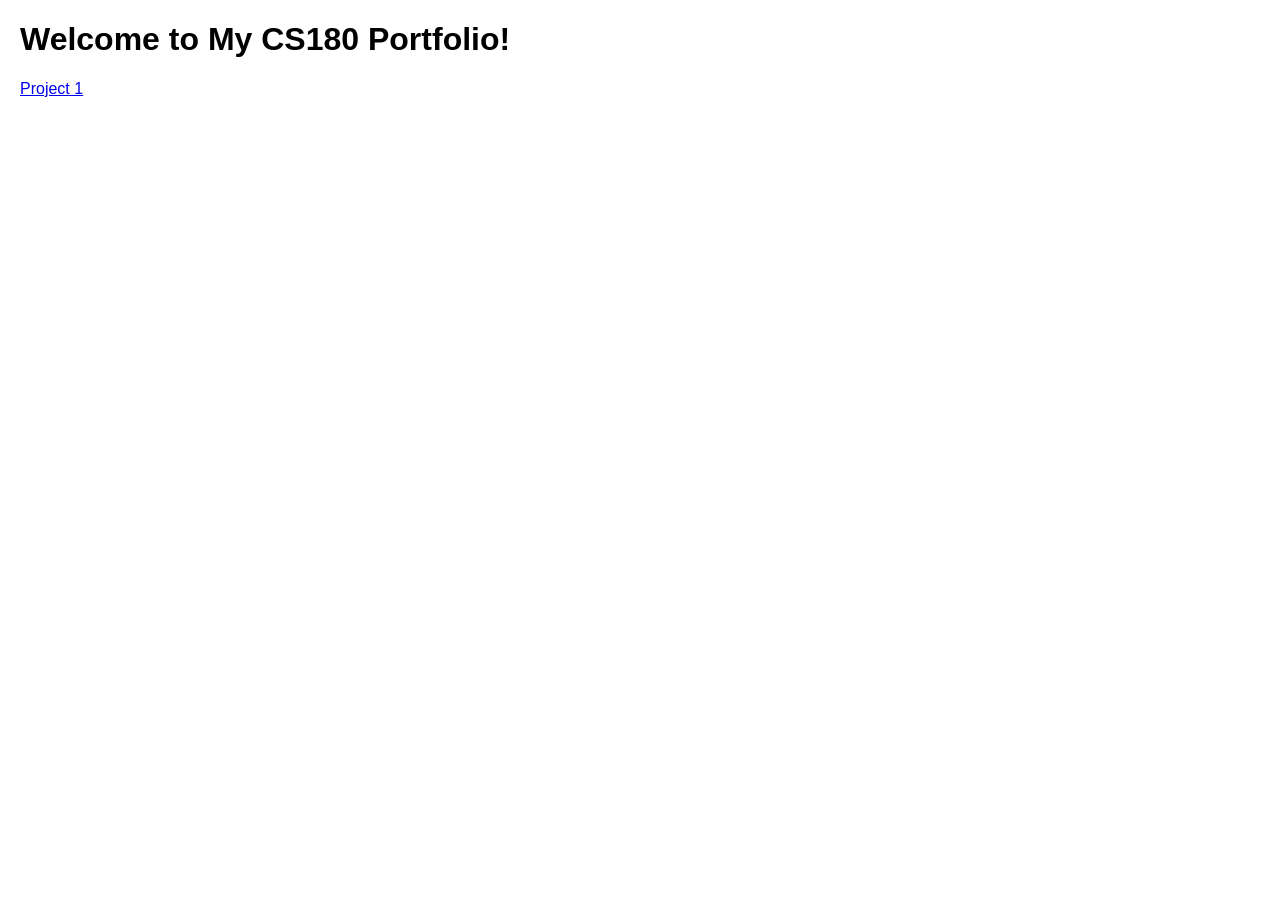
==== index.html @ 43316c8f "Add initial index.html for portfolio website" ====
<!DOCTYPE html>
<html>
<head>
    <title>My Portfolio</title>
    <style>
        body {
            font-family: Arial, sans-serif;
            margin: 20px;
        }
    </style>
</head>
<body>
    <h1>Welcome to My CS180 Portfolio!</h1>
    <a href="./1/index.html">Project 1</a>
</body>
</html>
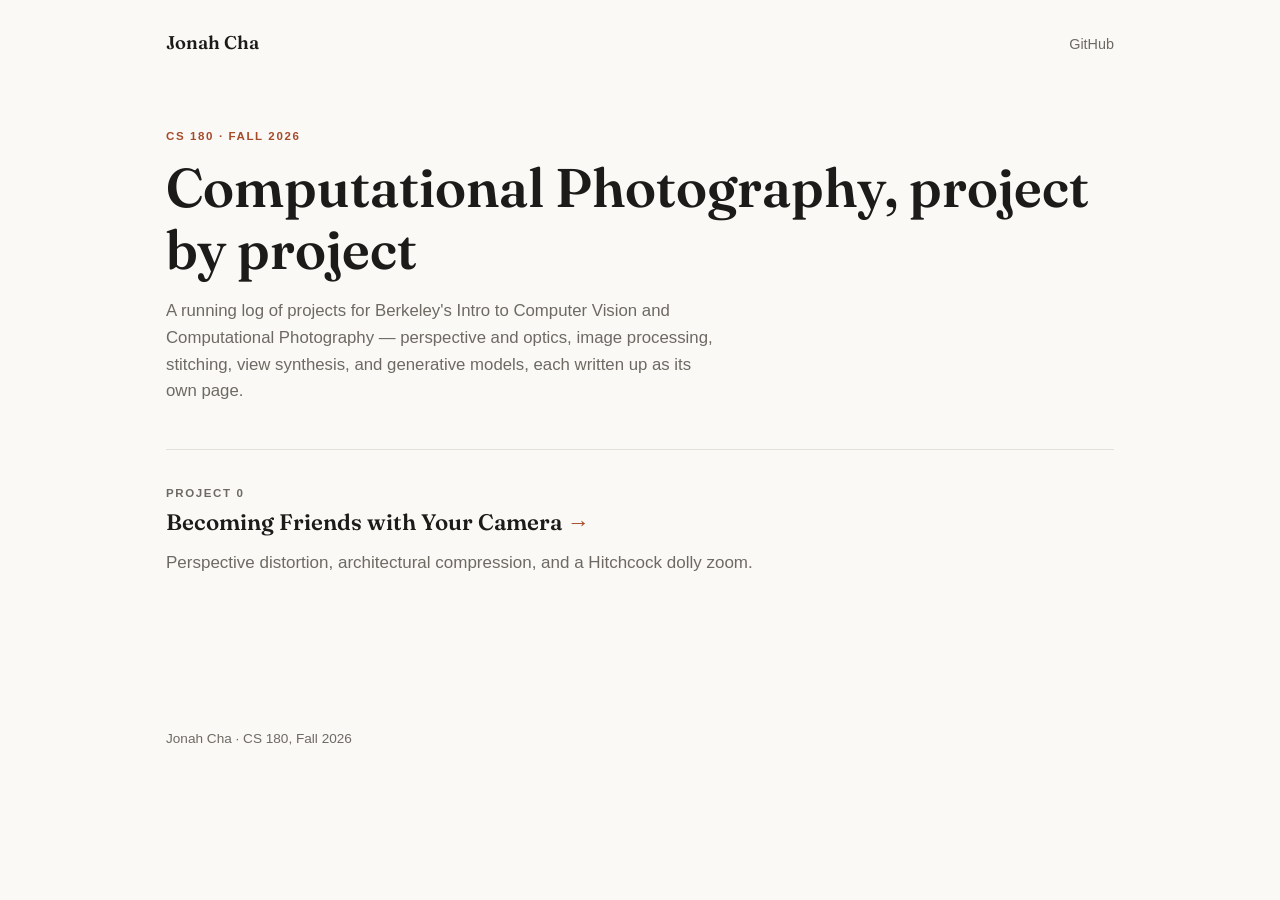
==== commit 14097800: "Add Project 0 page and shared site design Builds out the CS180 Project 0 submission (selfie and arch" ====
--- a/index.html
+++ b/index.html
@@ -1,16 +1,51 @@
 <!DOCTYPE html>
-<html>
+<html lang="en">
 <head>
-    <title>My Portfolio</title>
-    <style>
-        body {
-            font-family: Arial, sans-serif;
-            margin: 20px;
-        }
-    </style>
+  <meta charset="UTF-8">
+  <meta name="viewport" content="width=device-width, initial-scale=1.0">
+  <title>Jonah Cha — CS 180</title>
+  <link rel="preconnect" href="https://fonts.googleapis.com">
+  <link rel="preconnect" href="https://fonts.gstatic.com" crossorigin>
+  <link href="https://fonts.googleapis.com/css2?family=Fraunces:opsz,wght@9..144,500;9..144,600&display=swap" rel="stylesheet">
+  <link rel="stylesheet" href="style.css">
 </head>
 <body>
-    <h1>Welcome to My CS180 Portfolio!</h1>
-    <a href="./1/index.html">Project 1</a>
+
+  <header class="site-header">
+    <a class="site-name" href="index.html">Jonah Cha</a>
+    <nav class="site-nav">
+      <a href="https://github.com/MERC13/cs180" target="_blank" rel="noopener">GitHub</a>
+    </nav>
+  </header>
+
+  <main>
+
+  <section class="hero">
+    <span class="eyebrow accent">CS 180 &middot; Fall 2026</span>
+    <h1>Computational Photography, project by project</h1>
+    <p class="intro">
+      A running log of projects for Berkeley's Intro to Computer Vision and
+      Computational Photography &mdash; perspective and optics, image
+      processing, stitching, view synthesis, and generative models, each
+      written up as its own page.
+    </p>
+  </section>
+
+  <ul class="project-list">
+    <li>
+      <a class="project-item" href="proj0/index.html">
+        <span class="eyebrow">Project 0</span>
+        <div class="project-title">Becoming Friends with Your Camera <span class="arrow">&rarr;</span></div>
+        <p class="project-desc">Perspective distortion, architectural compression, and a Hitchcock dolly zoom.</p>
+      </a>
+    </li>
+  </ul>
+
+  </main>
+
+  <footer class="site-footer">
+    <span>Jonah Cha &middot; CS 180, Fall 2026</span>
+  </footer>
+
 </body>
 </html>
--- a/style.css
+++ b/style.css
@@ -0,0 +1,319 @@
+/* Shared design system for the whole site — homepage, proj0, and every
+   project page after it link to this same file so the look stays one
+   coherent thing as the portfolio grows. */
+
+:root {
+  --color-bg: #faf9f6;
+  --color-text: #1c1b19;
+  --color-text-muted: #6e6a63;
+  --color-border: #e4e1da;
+  --color-accent: #a64b2a;
+  --color-surface: #f1efe9;
+
+  --font-serif: "Fraunces", Georgia, "Times New Roman", serif;
+  --font-sans: -apple-system, BlinkMacSystemFont, "Segoe UI", Helvetica, Arial, sans-serif;
+
+  --content-width: 760px;
+  --wide-width: 980px;
+  --space-1: 0.5rem;
+  --space-2: 1rem;
+  --space-3: 1.75rem;
+  --space-4: 3rem;
+  --space-5: 5rem;
+}
+
+@media (prefers-color-scheme: dark) {
+  :root {
+    --color-bg: #171613;
+    --color-text: #ece9e2;
+    --color-text-muted: #9b968c;
+    --color-border: #302d27;
+    --color-accent: #d97a52;
+    --color-surface: #201f1b;
+  }
+}
+
+* {
+  box-sizing: border-box;
+}
+
+html {
+  color-scheme: light dark;
+}
+
+body {
+  margin: 0;
+  background: var(--color-bg);
+  color: var(--color-text);
+  font-family: var(--font-sans);
+  font-size: 17px;
+  line-height: 1.6;
+  -webkit-font-smoothing: antialiased;
+}
+
+h1, h2, h3 {
+  font-family: var(--font-serif);
+  font-weight: 600;
+  line-height: 1.15;
+  margin: 0 0 var(--space-2);
+}
+
+h1 { font-size: clamp(2.25rem, 4vw + 1rem, 3.4rem); }
+h2 { font-size: clamp(1.5rem, 2vw + 1rem, 2rem); }
+h3 { font-size: 1.15rem; }
+
+p {
+  margin: 0 0 var(--space-2);
+  max-width: 65ch;
+}
+
+a {
+  color: inherit;
+  text-decoration-color: var(--color-border);
+  text-underline-offset: 3px;
+}
+
+a:hover {
+  color: var(--color-accent);
+  text-decoration-color: var(--color-accent);
+}
+
+img, video {
+  max-width: 100%;
+  display: block;
+}
+
+/* Eyebrow / small-caps label, used for tags, captions, metadata */
+.eyebrow {
+  display: inline-block;
+  font-family: var(--font-sans);
+  font-size: 0.72rem;
+  font-weight: 600;
+  letter-spacing: 0.14em;
+  text-transform: uppercase;
+  color: var(--color-text-muted);
+}
+
+.eyebrow.accent {
+  color: var(--color-accent);
+}
+
+/* Header / nav, shared across every page */
+.site-header {
+  padding: var(--space-3) var(--space-2) var(--space-2);
+  max-width: var(--wide-width);
+  margin: 0 auto;
+  display: flex;
+  align-items: baseline;
+  justify-content: space-between;
+  gap: var(--space-2);
+  flex-wrap: wrap;
+}
+
+.site-header .site-name {
+  font-family: var(--font-serif);
+  font-size: 1.15rem;
+  font-weight: 600;
+  text-decoration: none;
+}
+
+.site-nav a {
+  font-size: 0.9rem;
+  text-decoration: none;
+  color: var(--color-text-muted);
+}
+
+.site-nav a:hover {
+  color: var(--color-accent);
+}
+
+/* Hero title block, used on homepage and every project page */
+.hero {
+  max-width: var(--wide-width);
+  margin: 0 auto;
+  padding: var(--space-4) var(--space-2) var(--space-3);
+}
+
+.hero h1 {
+  margin-top: var(--space-1);
+}
+
+.hero .intro {
+  color: var(--color-text-muted);
+  font-size: 1.05rem;
+  max-width: 60ch;
+}
+
+.hero .meta {
+  display: flex;
+  gap: var(--space-3);
+  flex-wrap: wrap;
+  margin-top: var(--space-2);
+}
+
+/* Generic vertical-rhythm wrapper for page sections */
+.section {
+  max-width: var(--wide-width);
+  margin: 0 auto;
+  padding: var(--space-4) var(--space-2);
+  border-top: 1px solid var(--color-border);
+}
+
+.section > .section-intro {
+  max-width: 60ch;
+  color: var(--color-text-muted);
+  margin-bottom: var(--space-3);
+}
+
+/* In-page part navigation */
+.toc {
+  max-width: var(--wide-width);
+  margin: 0 auto;
+  padding: 0 var(--space-2) var(--space-3);
+  display: flex;
+  gap: var(--space-3);
+  flex-wrap: wrap;
+}
+
+.toc a {
+  font-size: 0.85rem;
+  text-decoration: none;
+  color: var(--color-text-muted);
+  border-bottom: 1px solid transparent;
+}
+
+.toc a:hover {
+  color: var(--color-accent);
+  border-bottom-color: var(--color-accent);
+}
+
+/* Side-by-side image comparison grid */
+.compare {
+  display: grid;
+  grid-template-columns: 1fr 1fr;
+  gap: var(--space-3);
+  margin-bottom: var(--space-3);
+}
+
+@media (max-width: 700px) {
+  .compare {
+    grid-template-columns: 1fr;
+  }
+}
+
+.compare figure {
+  margin: 0;
+}
+
+.compare img {
+  width: 100%;
+  border-radius: 3px;
+  background: var(--color-surface);
+}
+
+figcaption {
+  margin-top: var(--space-1);
+  font-size: 0.85rem;
+  color: var(--color-text-muted);
+  font-style: italic;
+}
+
+.reflection {
+  border-left: 2px solid var(--color-border);
+  padding-left: var(--space-2);
+  color: var(--color-text-muted);
+}
+
+.reflection p:last-child {
+  margin-bottom: 0;
+}
+
+/* Featured single media (the GIF / video) */
+.feature {
+  margin: 0 auto var(--space-3);
+  max-width: 560px;
+  text-align: center;
+}
+
+.feature img, .feature video {
+  width: 100%;
+  border-radius: 4px;
+  background: var(--color-surface);
+}
+
+.feature figcaption {
+  text-align: center;
+}
+
+/* Filmstrip of small source thumbnails */
+.filmstrip {
+  display: flex;
+  gap: var(--space-1);
+  overflow-x: auto;
+  padding: var(--space-1) 0 var(--space-2);
+  margin: 0 auto;
+  max-width: var(--wide-width);
+}
+
+.filmstrip img {
+  height: 90px;
+  width: auto;
+  flex: none;
+  border-radius: 2px;
+  background: var(--color-surface);
+}
+
+.bonus {
+  margin-top: var(--space-4);
+  padding-top: var(--space-3);
+  border-top: 1px dashed var(--color-border);
+}
+
+.fallback-link {
+  font-size: 0.85rem;
+  color: var(--color-text-muted);
+}
+
+/* Homepage project list */
+.project-list {
+  max-width: var(--wide-width);
+  margin: 0 auto;
+  padding: 0 var(--space-2) var(--space-5);
+  list-style: none;
+}
+
+.project-item {
+  display: block;
+  padding: var(--space-3) 0;
+  border-top: 1px solid var(--color-border);
+  text-decoration: none;
+}
+
+.project-item:hover .project-title {
+  color: var(--color-accent);
+}
+
+.project-item .project-title {
+  font-family: var(--font-serif);
+  font-size: 1.4rem;
+  font-weight: 600;
+  color: var(--color-text);
+}
+
+.project-item .project-desc {
+  color: var(--color-text-muted);
+  margin-top: var(--space-1);
+}
+
+.project-item .arrow {
+  color: var(--color-accent);
+}
+
+/* Footer */
+.site-footer {
+  max-width: var(--wide-width);
+  margin: 0 auto;
+  padding: var(--space-3) var(--space-2) var(--space-4);
+  color: var(--color-text-muted);
+  font-size: 0.85rem;
+}
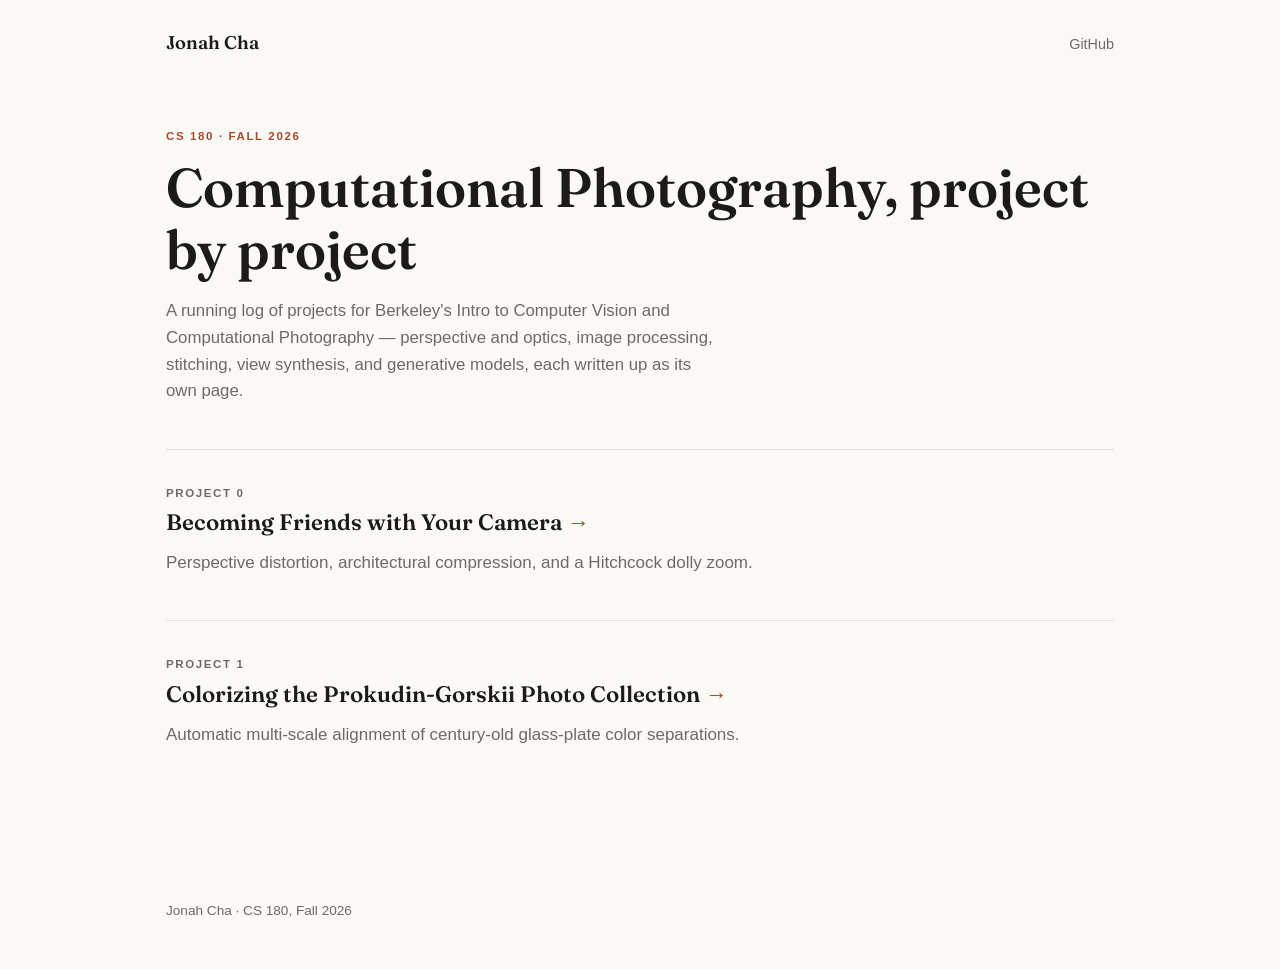
==== commit bc3e4993: "proj1 webpage init" ====
--- a/index.html
+++ b/index.html
@@ -39,6 +39,13 @@
         <p class="project-desc">Perspective distortion, architectural compression, and a Hitchcock dolly zoom.</p>
       </a>
     </li>
+    <li>
+      <a class="project-item" href="proj1/index.html">
+        <span class="eyebrow">Project 1</span>
+        <div class="project-title">Colorizing the Prokudin-Gorskii Photo Collection <span class="arrow">&rarr;</span></div>
+        <p class="project-desc">Automatic multi-scale alignment of century-old glass-plate color separations.</p>
+      </a>
+    </li>
   </ul>
 
   </main>
--- a/style.css
+++ b/style.css
@@ -211,6 +211,25 @@
   background: var(--color-surface);
 }
 
+/* Flexible N-up results gallery — same figure/caption look as .compare,
+   but wraps to as many columns as fit instead of a fixed 2. */
+.gallery {
+  display: grid;
+  grid-template-columns: repeat(auto-fill, minmax(220px, 1fr));
+  gap: var(--space-3);
+  margin-bottom: var(--space-3);
+}
+
+.gallery figure {
+  margin: 0;
+}
+
+.gallery img {
+  width: 100%;
+  border-radius: 3px;
+  background: var(--color-surface);
+}
+
 figcaption {
   margin-top: var(--space-1);
   font-size: 0.85rem;
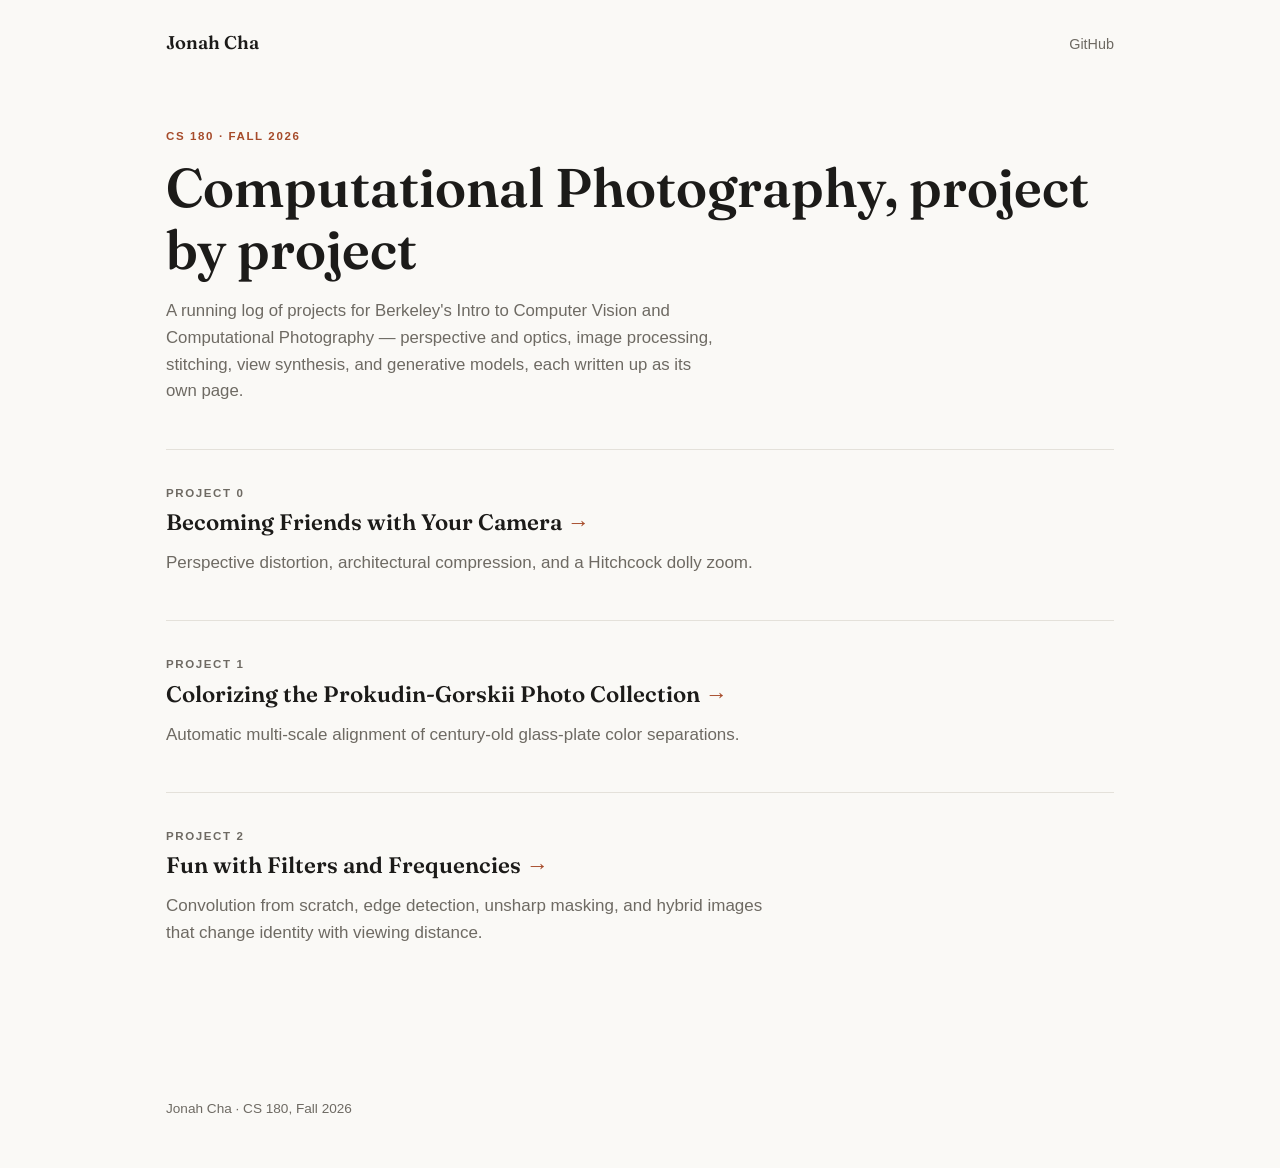
==== commit 09f79a7b: "init website" ====
--- a/index.html
+++ b/index.html
@@ -46,6 +46,13 @@
         <p class="project-desc">Automatic multi-scale alignment of century-old glass-plate color separations.</p>
       </a>
     </li>
+    <li>
+      <a class="project-item" href="proj2/index.html">
+        <span class="eyebrow">Project 2</span>
+        <div class="project-title">Fun with Filters and Frequencies <span class="arrow">&rarr;</span></div>
+        <p class="project-desc">Convolution from scratch, edge detection, unsharp masking, and hybrid images that change identity with viewing distance.</p>
+      </a>
+    </li>
   </ul>
 
   </main>
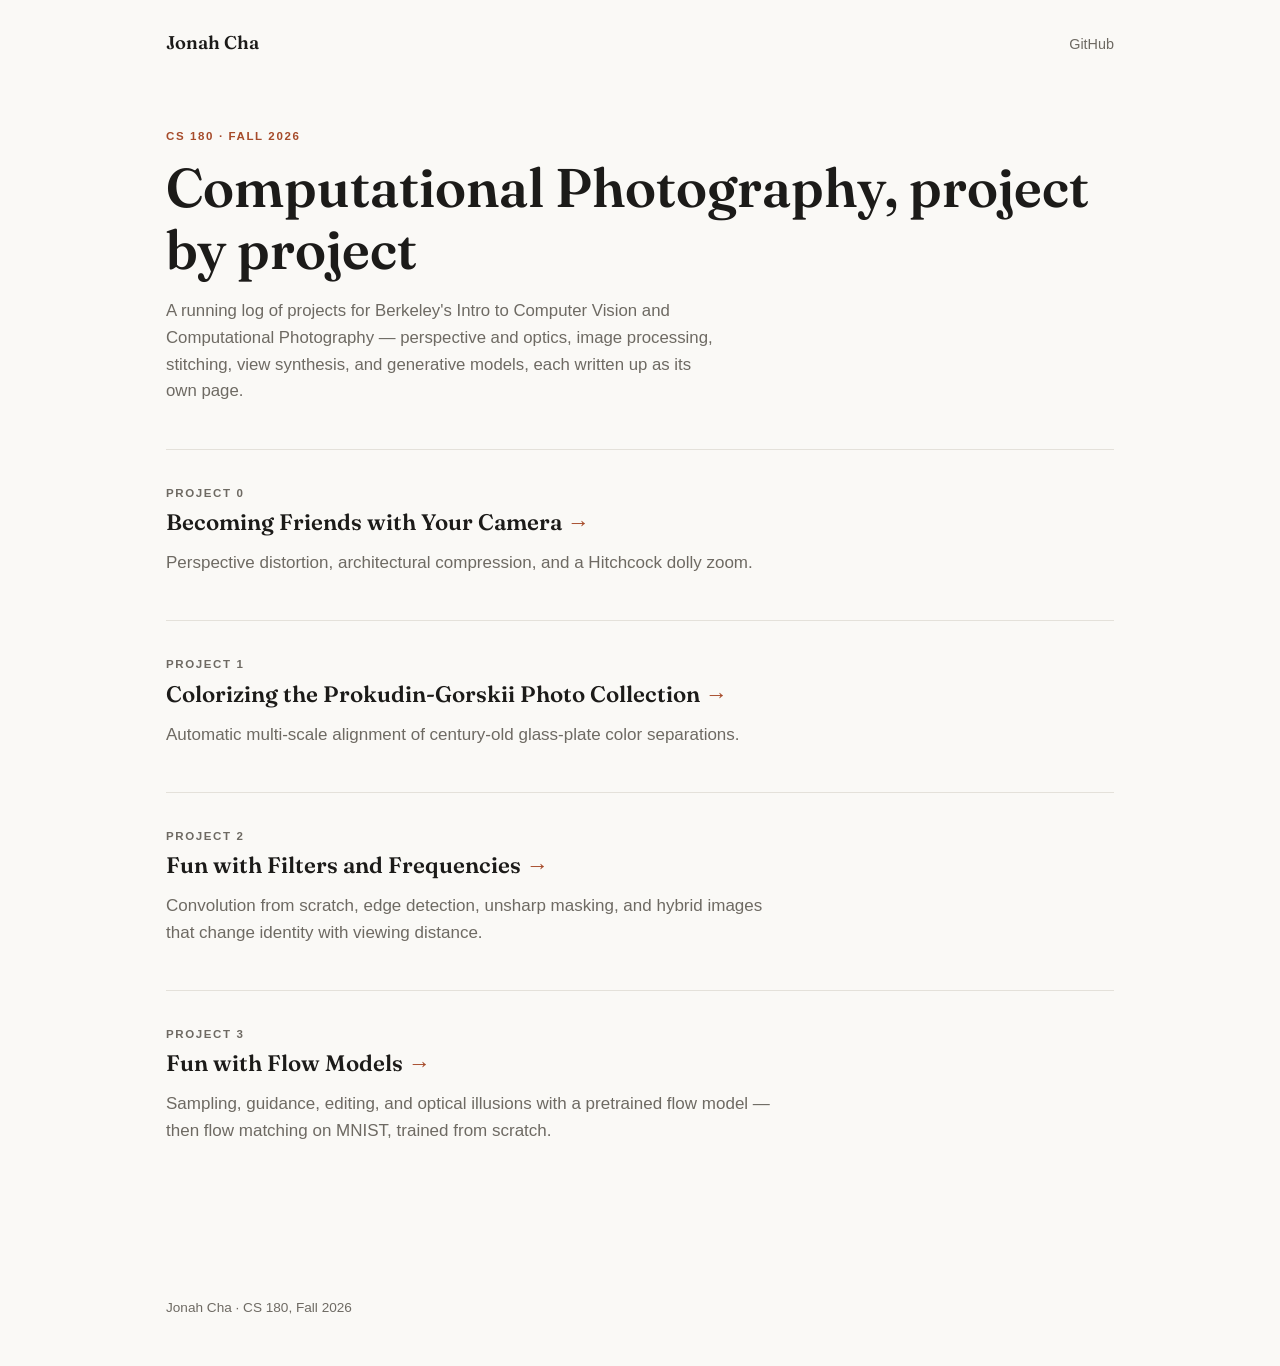
==== commit 3b5f6d8a: "proj 3 ini" ====
--- a/index.html
+++ b/index.html
@@ -53,6 +53,13 @@
         <p class="project-desc">Convolution from scratch, edge detection, unsharp masking, and hybrid images that change identity with viewing distance.</p>
       </a>
     </li>
+    <li>
+      <a class="project-item" href="proj3/index.html">
+        <span class="eyebrow">Project 3</span>
+        <div class="project-title">Fun with Flow Models <span class="arrow">&rarr;</span></div>
+        <p class="project-desc">Sampling, guidance, editing, and optical illusions with a pretrained flow model &mdash; then flow matching on MNIST, trained from scratch.</p>
+      </a>
+    </li>
   </ul>
 
   </main>
--- a/style.css
+++ b/style.css
@@ -237,6 +237,27 @@
   font-style: italic;
 }
 
+/* Inline code and full code-snippet blocks */
+code {
+  font-family: "SF Mono", ui-monospace, Consolas, "Liberation Mono", monospace;
+  font-size: 0.9em;
+}
+
+pre.code-block {
+  background: var(--color-surface);
+  border: 1px solid var(--color-border);
+  border-radius: 4px;
+  padding: var(--space-2) var(--space-3);
+  margin: 0 0 var(--space-3);
+  overflow-x: auto;
+}
+
+pre.code-block code {
+  font-size: 0.85rem;
+  line-height: 1.55;
+  white-space: pre;
+}
+
 .reflection {
   border-left: 2px solid var(--color-border);
   padding-left: var(--space-2);
@@ -336,3 +357,128 @@
   color: var(--color-text-muted);
   font-size: 0.85rem;
 }
+
+/* --- Additions for two-part, figure-heavy project pages (proj3) --- */
+
+/* Size modifiers for .feature: matplotlib contact sheets are wide strips
+   that need more than the default 560px to stay readable. */
+.feature.sm { max-width: 340px; }
+.feature.md { max-width: 760px; }
+.feature.lg { max-width: var(--wide-width); }
+
+.crop-square {
+  aspect-ratio: 1 / 1;
+  object-fit: cover;
+}
+
+/* Opt-in breathing room for a sub-heading that follows a reflection or figure */
+h3.subhead {
+  margin-top: var(--space-4);
+}
+
+/* Marks the top of each half of a two-part project page */
+.section.part-head {
+  border-top: 2px solid var(--color-accent);
+}
+
+/* Math: plain HTML/Unicode, no math library */
+var {
+  font-family: Georgia, "Times New Roman", serif;
+  font-size: 1.05em;
+}
+
+/* A hat accent drawn in CSS: the combining-circumflex character drifts
+   off the letter in several fonts. */
+var.hat {
+  position: relative;
+  display: inline-block;
+}
+
+var.hat::after {
+  content: "\02C6";
+  position: absolute;
+  left: 0;
+  right: 0;
+  top: -0.42em;
+  text-align: center;
+  font-style: normal;
+}
+
+.equation {
+  margin: 0 0 var(--space-3);
+  padding: var(--space-2);
+  font-family: Georgia, "Times New Roman", serif;
+  font-size: 1.1rem;
+  line-height: 1.9;
+  text-align: center;
+  background: var(--color-surface);
+  border-radius: 4px;
+  overflow-x: auto;
+}
+
+/* Settings / architecture tables */
+.table-wrap {
+  overflow-x: auto;
+  margin: 0 0 var(--space-3);
+}
+
+table.data {
+  border-collapse: collapse;
+  width: 100%;
+  font-size: 0.9rem;
+}
+
+table.data th,
+table.data td {
+  text-align: left;
+  vertical-align: top;
+  padding: 0.45rem 0.75rem;
+  border-bottom: 1px solid var(--color-border);
+}
+
+table.data th {
+  font-size: 0.72rem;
+  font-weight: 600;
+  letter-spacing: 0.14em;
+  text-transform: uppercase;
+  color: var(--color-text-muted);
+}
+
+/* Hybrid image: full-size view plus the same image at viewing distance */
+.hybrid {
+  display: flex;
+  flex-wrap: wrap;
+  gap: var(--space-3);
+  align-items: flex-start;
+  margin-bottom: var(--space-3);
+}
+
+.hybrid figure {
+  margin: 0;
+}
+
+.hybrid .near {
+  flex: 1 1 320px;
+  max-width: 512px;
+}
+
+.hybrid .near img {
+  width: 100%;
+  border-radius: 3px;
+  background: var(--color-surface);
+}
+
+.hybrid .far img {
+  width: 64px;
+  height: 64px;
+  border-radius: 2px;
+}
+
+.hybrid .far.zoom img {
+  width: 256px;
+  height: 256px;
+}
+
+.hybrid .far figcaption {
+  max-width: 256px;
+}
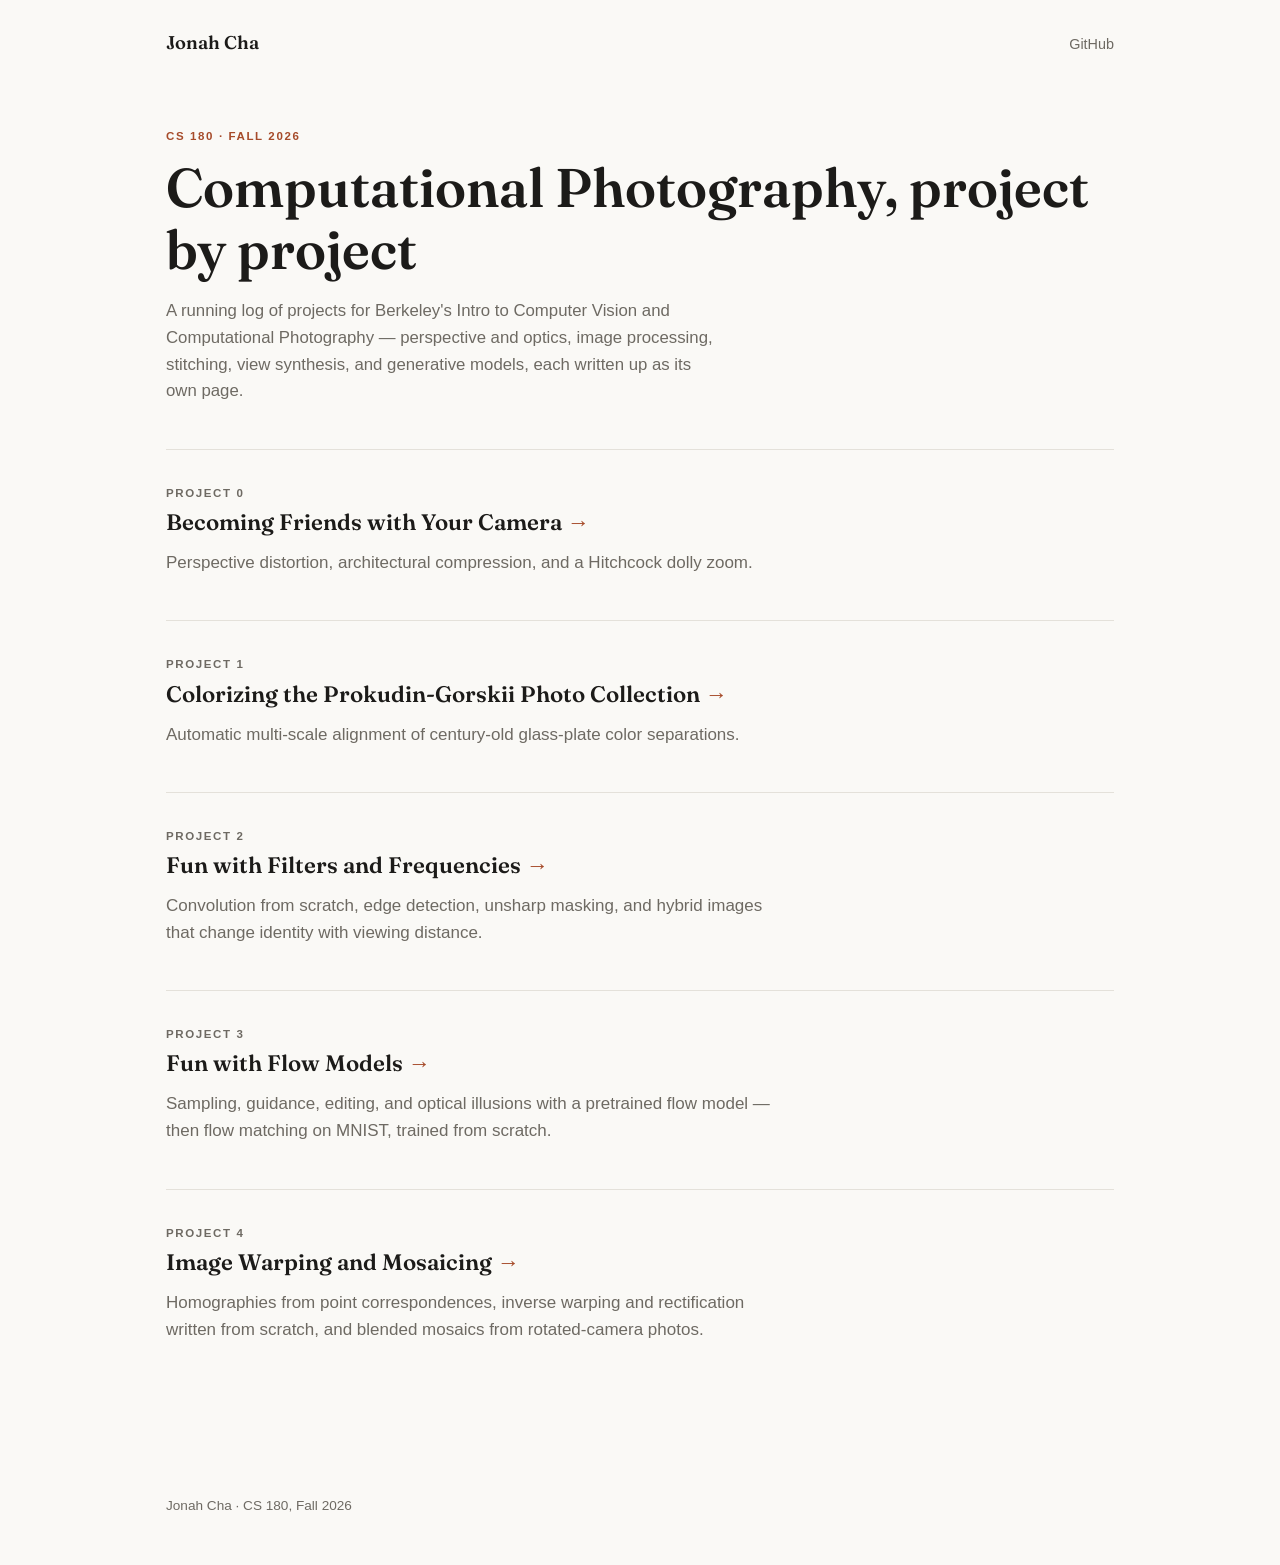
==== commit c2a066af: "finished website" ====
--- a/index.html
+++ b/index.html
@@ -60,6 +60,13 @@
         <p class="project-desc">Sampling, guidance, editing, and optical illusions with a pretrained flow model &mdash; then flow matching on MNIST, trained from scratch.</p>
       </a>
     </li>
+    <li>
+      <a class="project-item" href="proj4/index.html">
+        <span class="eyebrow">Project 4</span>
+        <div class="project-title">Image Warping and Mosaicing <span class="arrow">&rarr;</span></div>
+        <p class="project-desc">Homographies from point correspondences, inverse warping and rectification written from scratch, and blended mosaics from rotated-camera photos.</p>
+      </a>
+    </li>
   </ul>
 
   </main>
--- a/style.css
+++ b/style.css
@@ -482,3 +482,48 @@
 .hybrid .far figcaption {
   max-width: 256px;
 }
+
+/* --- Additions for proj4 (image warping and mosaicing) --- */
+
+/* Matrix equations: bracketed tables laid out side by side */
+.equation.matrix-eq {
+  display: flex;
+  align-items: center;
+  justify-content: center;
+  gap: 0.75rem;
+  flex-wrap: wrap;
+}
+
+table.matrix {
+  border-collapse: collapse;
+  border-left: 2px solid var(--color-text-muted);
+  border-right: 2px solid var(--color-text-muted);
+  border-radius: 6px;
+}
+
+table.matrix td {
+  padding: 0.15rem 0.6rem;
+  text-align: center;
+  font-size: 1rem;
+  line-height: 1.6;
+}
+
+/* Ordered procedure steps */
+ol.steps {
+  max-width: 65ch;
+  margin: 0 0 var(--space-3);
+  padding-left: 1.25rem;
+}
+
+ol.steps li {
+  margin-bottom: var(--space-1);
+}
+
+.reflection + .fallback-link {
+  margin-top: var(--space-3);
+}
+
+/* Closing takeaway that follows another reflection box */
+.reflection.takeaway {
+  margin-top: var(--space-3);
+}
